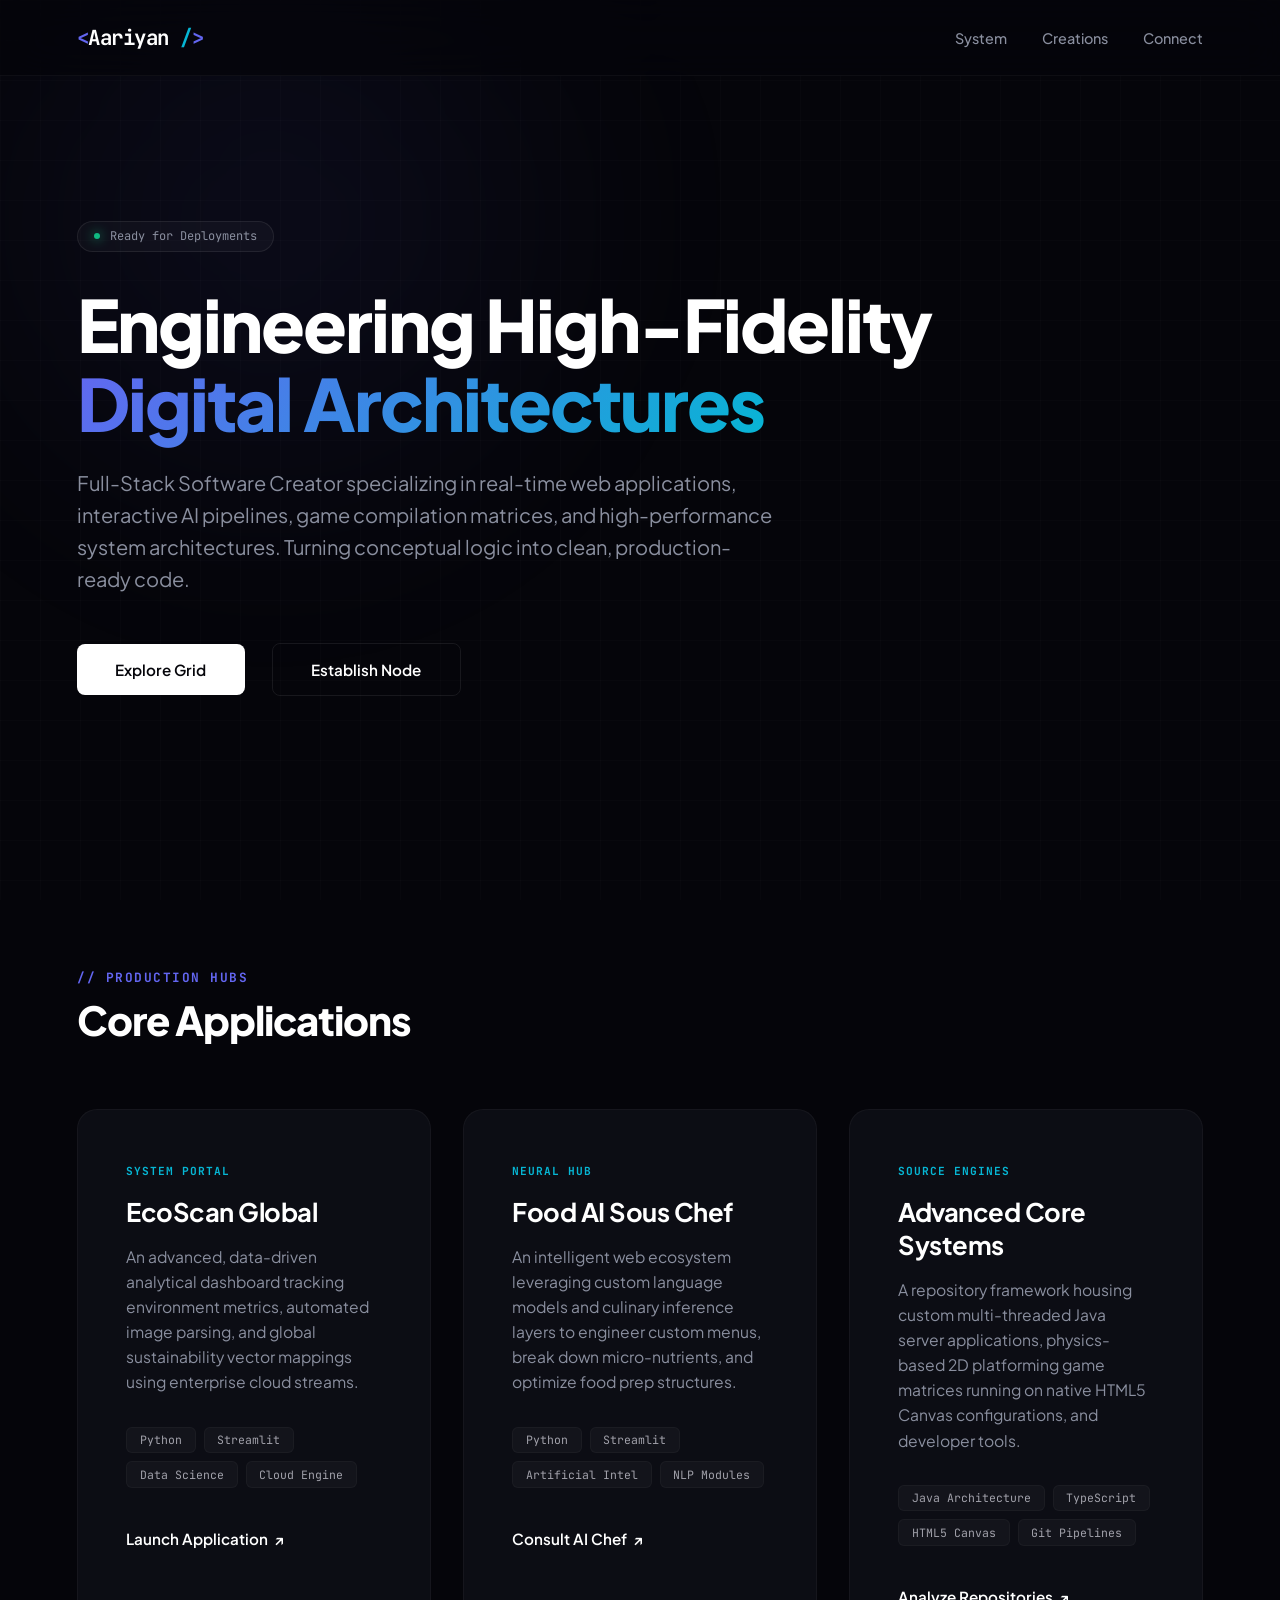
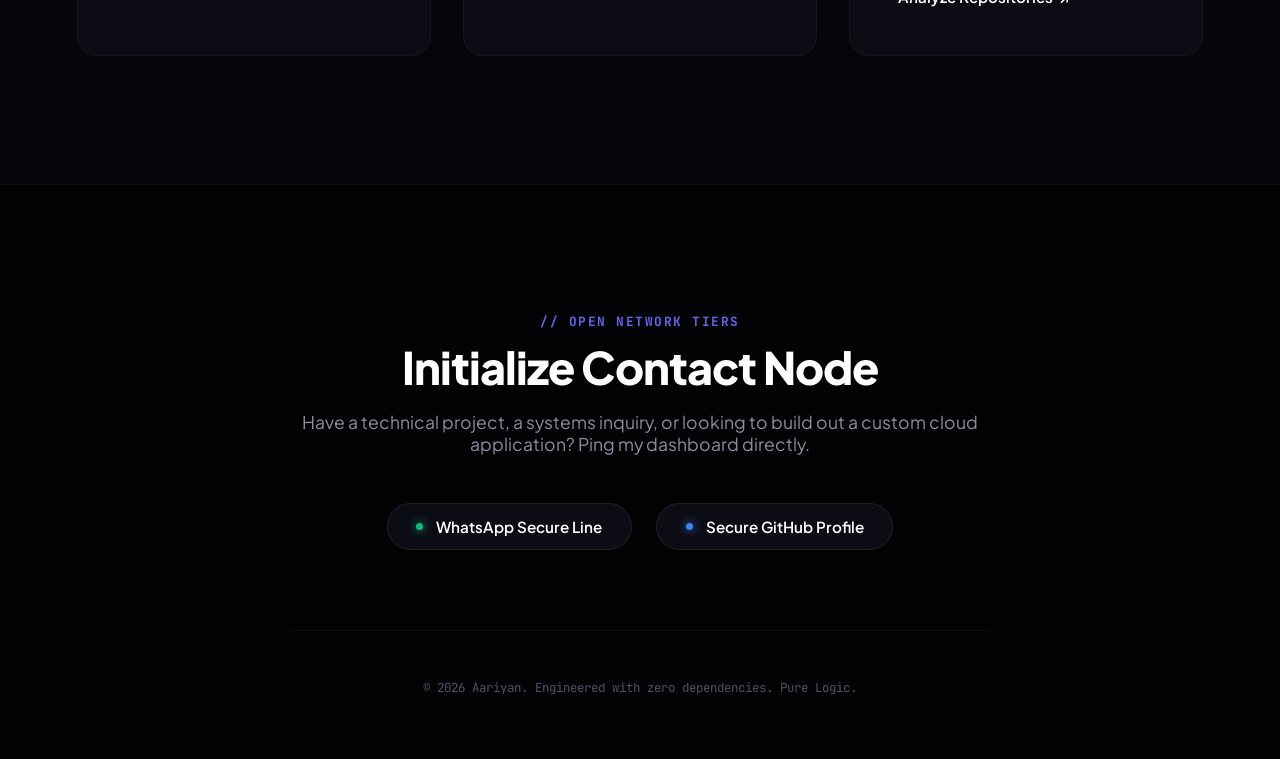
==== index.html @ a2b94d9c "Add files via upload" ====
<!DOCTYPE html>
<html lang="en">
<head>
    <meta charset="UTF-8">
    <meta name="viewport" content="width=device-width, initial-scale=1.0">
    <title>Aariyan | Elite Software Engineer & Full-Stack Architect</title>
    <link rel="stylesheet" href="style.css">
    <link href="https://fonts.googleapis.com/css2?family=Plus+Jakarta+Sans:wght@400;500;600;700;800&family=JetBrains+Mono:wght@400;500;700&display=swap" rel="stylesheet">
</head>
<body>

    <div class="cyber-grid"></div>
    <div class="radial-glow"></div>

    <header>
        <div class="logo">
            <span class="bracket">&lt;</span>Aariyan <span class="accent-dot">/</span><span class="bracket">&gt;</span>
        </div>
        <nav>
            <a href="#about" class="nav-link">System</a>
            <a href="#projects" class="nav-link">Creations</a>
            <a href="#contact" class="nav-link">Connect</a>
        </nav>
    </header>

    <section class="hero-section" id="about">
        <div class="hero-container">
            <div class="status-badge scroll-animate">
                <span class="pulse-indicator"></span> Ready for Deployments
            </div>
            <h1 class="scroll-animate">Engineering High-Fidelity <span class="gradient-text">Digital Architectures</span></h1>
            <p class="hero-bio scroll-animate">
                Full-Stack Software Creator specializing in real-time web applications, interactive AI pipelines, game compilation matrices, and high-performance system architectures. Turning conceptual logic into clean, production-ready code.
            </p>
            <div class="hero-cta scroll-animate">
                <a href="#projects" class="btn primary-btn">Explore Grid</a>
                <a href="#contact" class="btn secondary-btn">Establish Node</a>
            </div>
        </div>
    </section>

    <section class="projects-section" id="projects">
        <div class="section-header scroll-animate">
            <span class="section-tag">// PRODUCTION HUBS</span>
            <h2>Core Applications</h2>
        </div>

        <div class="bento-grid">
            
            <div class="bento-card scroll-animate">
                <div class="card-glow"></div>
                <div class="card-content">
                    <div class="card-meta">
                        <span class="system-tag">SYSTEM PORTAL</span>
                    </div>
                    <h3>EcoScan Global</h3>
                    <p>An advanced, data-driven analytical dashboard tracking environment metrics, automated image parsing, and global sustainability vector mappings using enterprise cloud streams.</p>
                    <div class="tech-stack">
                        <span>Python</span>
                        <span>Streamlit</span>
                        <span>Data Science</span>
                        <span>Cloud Engine</span>
                    </div>
                    <a href="https://ecoscan-global.streamlit.app" target="_blank" class="launch-anchor">
                        Launch Application <span class="arrow">&nearr;</span>
                    </a>
                </div>
            </div>

            <div class="bento-card scroll-animate">
                <div class="card-glow"></div>
                <div class="card-content">
                    <div class="card-meta">
                        <span class="system-tag">NEURAL HUB</span>
                    </div>
                    <h3>Food AI Sous Chef</h3>
                    <p>An intelligent web ecosystem leveraging custom language models and culinary inference layers to engineer custom menus, break down micro-nutrients, and optimize food prep structures.</p>
                    <div class="tech-stack">
                        <span>Python</span>
                        <span>Streamlit</span>
                        <span>Artificial Intel</span>
                        <span>NLP Modules</span>
                    </div>
                    <a href="https://food-ai-sous-chef.streamlit.app" target="_blank" class="launch-anchor">
                        Consult AI Chef <span class="arrow">&nearr;</span>
                    </a>
                </div>
            </div>

            <div class="bento-card scroll-animate">
                <div class="card-glow"></div>
                <div class="card-content">
                    <div class="card-meta">
                        <span class="system-tag">SOURCE ENGINES</span>
                    </div>
                    <h3>Advanced Core Systems</h3>
                    <p>A repository framework housing custom multi-threaded Java server applications, physics-based 2D platforming game matrices running on native HTML5 Canvas configurations, and developer tools.</p>
                    <div class="tech-stack">
                        <span>Java Architecture</span>
                        <span>TypeScript</span>
                        <span>HTML5 Canvas</span>
                        <span>Git Pipelines</span>
                    </div>
                    <a href="https://github.com/Aariyan06012" target="_blank" class="launch-anchor">
                        Analyze Repositories <span class="arrow">&nearr;</span>
                    </a>
                </div>
            </div>

        </div>
    </section>

    <footer id="contact" class="scroll-animate">
        <div class="footer-container">
            <span class="section-tag">// OPEN NETWORK TIERS</span>
            <h2>Initialize Contact Node</h2>
            <p class="footer-desc">Have a technical project, a systems inquiry, or looking to build out a custom cloud application? Ping my dashboard directly.</p>
            
            <div class="contact-channels">
                <a href="https://wa.me/9967571216" target="_blank" class="contact-pill whatsapp-pill">
                    <span class="pill-dot green-dot"></span> WhatsApp Secure Line
                </a>
                <a href="https://github.com/Aariyan06012" target="_blank" class="contact-pill github-pill">
                    <span class="pill-dot blue-dot"></span> Secure GitHub Profile
                </a>
            </div>

            <div class="system-footer-meta">
                <p class="copyright">&copy; 2026 Aariyan. Engineered with zero dependencies. Pure Logic.</p>
            </div>
        </div>
    </footer>

    <script>
        const observerOptions = {
            root: null,
            rootMargin: '0px',
            threshold: 0.15
        };

        const observer = new IntersectionObserver((entries) => {
            entries.forEach(entry => {
                if (entry.isIntersecting) {
                    entry.target.classList.add('animate-visible');
                }
            });
        }, observerOptions);

        document.querySelectorAll('.scroll-animate').forEach((element) => {
            observer.observe(element);
        });
    </script>

</body>
</html>
---- style.css ----
/* ==========================================================================
   THE CYBER-GRID PREMIUM DESIGN SYSTEM
   ========================================================================== */

:root {
    --bg-black: #05050a;
    --bg-surface: #0c0d14;
    --bg-surface-elevated: #121420;
    --border-dim: rgba(255, 255, 255, 0.04);
    --border-bright: rgba(255, 255, 255, 0.08);
    
    /* Neon Color Arrays */
    --text-pure: #ffffff;
    --text-dim: #8a8f9f;
    --cyan-glow: #06b6d4;
    --violet-glow: #6366f1;
    --neon-gradient: linear-gradient(135deg, #6366f1 0%, #06b6d4 100%);
    
    /* Hardware Accelerated Spring Physics Curve */
    --spring-transition: all 0.6s cubic-bezier(0.25, 1, 0.5, 1);
}

/* --- Base Framework Elements --- */
* {
    margin: 0;
    padding: 0;
    box-sizing: border-box;
    scroll-behavior: smooth;
}

body {
    background-color: var(--bg-black);
    color: var(--text-pure);
    font-family: 'Plus Jakarta Sans', sans-serif;
    overflow-x: hidden;
    -webkit-font-smoothing: antialiased;
}

/* Background Atmospheric Canvas Nodes */
.cyber-grid {
    position: fixed;
    top: 0;
    left: 0;
    width: 100vw;
    height: 100vh;
    background-image: linear-gradient(rgba(255, 255, 255, 0.015) 1px, transparent 1px),
                      linear-gradient(90deg, rgba(255, 255, 255, 0.015) 1px, transparent 1px);
    background-size: 40px 40px;
    z-index: -2;
    pointer-events: none;
}

.radial-glow {
    position: fixed;
    top: -20%;
    left: -10%;
    width: 800px;
    height: 800px;
    background: radial-gradient(circle, rgba(99, 102, 241, 0.08) 0%, transparent 70%);
    z-index: -1;
    pointer-events: none;
    filter: blur(80px);
}

/* --- Fixed Transparent Navigation --- */
header {
    display: flex;
    justify-content: space-between;
    align-items: center;
    padding: 1.5rem 6%;
    position: sticky;
    top: 0;
    background: rgba(5, 5, 10, 0.7);
    backdrop-filter: blur(20px);
    -webkit-backdrop-filter: blur(20px);
    border-bottom: 1px solid var(--border-dim);
    z-index: 9999;
}

.logo {
    font-family: 'JetBrains Mono', monospace;
    font-weight: 700;
    font-size: 1.3rem;
    letter-spacing: -0.5px;
}

.bracket { color: var(--violet-glow); }
.accent-dot { color: var(--cyan-glow); }

nav a {
    color: var(--text-dim);
    text-decoration: none;
    margin-left: 2rem;
    font-weight: 500;
    font-size: 0.9rem;
    transition: var(--spring-transition);
}

nav a:hover {
    color: var(--text-pure);
    text-shadow: 0 0 10px rgba(255,255,255,0.2);
}

/* --- THE SCROLL ANIMATION ENGINE ENGINE CORE --- */
.scroll-animate {
    opacity: 0;
    transform: translateY(30px);
    transition: opacity 0.8s ease-out, transform 0.8s cubic-bezier(0.25, 1, 0.5, 1);
    will-change: transform, opacity;
}

/* This class triggers via JavaScript immediately as user scrolls */
.scroll-animate.animate-visible {
    opacity: 1;
    transform: translateY(0);
}

/* --- High-End Dashboard Hero Section --- */
.hero-section {
    min-height: 85vh;
    display: flex;
    align-items: center;
    padding: 0 6%;
}

.hero-container {
    max-width: 900px;
}

.status-badge {
    display: inline-flex;
    align-items: center;
    background: rgba(255, 255, 255, 0.03);
    border: 1px solid var(--border-bright);
    padding: 0.4rem 1rem;
    border-radius: 100px;
    font-family: 'JetBrains Mono', monospace;
    font-size: 0.75rem;
    color: var(--text-dim);
    margin-bottom: 2rem;
}

.pulse-indicator {
    width: 6px;
    height: 6px;
    background-color: #10b981;
    border-radius: 50%;
    margin-right: 0.6rem;
    box-shadow: 0 0 12px #10b981;
}

.hero-container h1 {
    font-size: 4.5rem;
    font-weight: 800;
    letter-spacing: -2px;
    line-height: 1.1;
    margin-bottom: 1.5rem;
}

.gradient-text {
    background: var(--neon-gradient);
    -webkit-background-clip: text;
    -webkit-text-fill-color: transparent;
}

.hero-bio {
    color: var(--text-dim);
    font-size: 1.25rem;
    line-height: 1.6;
    margin-bottom: 3rem;
    max-width: 700px;
}

/* Premium Component Buttons */
.btn {
    display: inline-block;
    padding: 1rem 2.4rem;
    border-radius: 8px;
    font-weight: 600;
    text-decoration: none;
    font-size: 0.95rem;
    transition: var(--spring-transition);
}

.primary-btn {
    background: var(--text-pure);
    color: var(--bg-black);
    margin-right: 1.5rem;
}

.primary-btn:hover {
    transform: translateY(-4px);
    box-shadow: 0 10px 25px rgba(255, 255, 255, 0.15);
}

.secondary-btn {
    background: transparent;
    color: var(--text-pure);
    border: 1px solid var(--border-bright);
}

.secondary-btn:hover {
    background: rgba(255, 255, 255, 0.03);
    border-color: var(--text-pure);
    transform: translateY(-4px);
}

/* --- Bento Grid Creations Engine --- */
.projects-section {
    padding: 8rem 6%;
}

.section-header {
    margin-bottom: 4rem;
}

.section-tag {
    font-family: 'JetBrains Mono', monospace;
    color: var(--violet-glow);
    font-size: 0.8rem;
    font-weight: 700;
    letter-spacing: 1.5px;
    display: block;
    margin-bottom: 0.5rem;
}

.projects-section h2 {
    font-size: 2.5rem;
    font-weight: 800;
    letter-spacing: -1px;
}

.bento-grid {
    display: grid;
    grid-template-columns: repeat(auto-fit, minmax(340px, 1fr));
    gap: 2rem;
}

/* Micro-Interactive Glassmorphic Cards */
.bento-card {
    background: var(--bg-surface);
    border: 1px solid var(--border-dim);
    border-radius: 20px;
    position: relative;
    overflow: hidden;
    transition: var(--spring-transition);
}

.card-content {
    padding: 3rem;
    position: relative;
    z-index: 5;
}

.system-tag {
    font-family: 'JetBrains Mono', monospace;
    font-size: 0.7rem;
    color: var(--cyan-glow);
    font-weight: 700;
    letter-spacing: 1px;
}

.bento-card h3 {
    font-size: 1.6rem;
    font-weight: 700;
    margin: 1rem 0;
    letter-spacing: -0.5px;
}

.bento-card p {
    color: var(--text-dim);
    font-size: 0.98rem;
    line-height: 1.6;
    margin-bottom: 2rem;
}

.tech-stack {
    display: flex;
    flex-wrap: wrap;
    gap: 0.5rem;
    margin-bottom: 2.5rem;
}

.tech-stack span {
    font-family: 'JetBrains Mono', monospace;
    font-size: 0.72rem;
    background: rgba(255, 255, 255, 0.03);
    border: 1px solid rgba(255, 255, 255, 0.03);
    padding: 0.3rem 0.8rem;
    border-radius: 6px;
    color: #a1a1aa;
}

/* The Link Interactions */
.launch-anchor {
    color: var(--text-pure);
    text-decoration: none;
    font-weight: 600;
    font-size: 0.95rem;
    display: inline-flex;
    align-items: center;
    transition: var(--spring-transition);
}

.arrow {
    margin-left: 0.4rem;
    transition: transform 0.3s cubic-bezier(0.25, 1, 0.5, 1);
}

/* Hover Event Matrix Trigger */
.bento-card:hover {
    transform: translateY(-8px);
    background: var(--bg-surface-elevated);
    border-color: rgba(99, 102, 241, 0.3);
    box-shadow: 0 20px 40px rgba(0, 0, 0, 0.5), 0 0 30px rgba(99, 102, 241, 0.05);
}

.bento-card:hover .launch-anchor {
    color: var(--cyan-glow);
}

.bento-card:hover .arrow {
    transform: translate(3px, -3px);
}

/* --- Direct Portal Connection Footer --- */
footer {
    background: #020205;
    padding: 8rem 6% 4rem 6%;
    border-top: 1px solid var(--border-dim);
    text-align: center;
}

.footer-container {
    max-width: 700px;
    margin: 0 auto;
}

footer h2 {
    font-size: 2.8rem;
    font-weight: 800;
    letter-spacing: -1px;
    margin-bottom: 1rem;
}

.footer-desc {
    color: var(--text-dim);
    font-size: 1.1rem;
    margin-bottom: 3rem;
}

/* Contact Module Configurations */
.contact-channels {
    display: flex;
    justify-content: center;
    gap: 1.5rem;
    margin-bottom: 5rem;
    flex-wrap: wrap;
}

.contact-pill {
    display: inline-flex;
    align-items: center;
    background: var(--bg-surface);
    border: 1px solid var(--border-bright);
    padding: 0.8rem 1.8rem;
    border-radius: 100px;
    color: var(--text-pure);
    text-decoration: none;
    font-weight: 600;
    font-size: 0.95rem;
    transition: var(--spring-transition);
}

.pill-dot {
    width: 7px;
    height: 7px;
    border-radius: 50%;
    margin-right: 0.8rem;
}

.green-dot { background: #10b981; box-shadow: 0 0 10px #10b981; }
.blue-dot { background: #3b82f6; box-shadow: 0 0 10px #3b82f6; }

.whatsapp-pill:hover {
    border-color: #10b981;
    background: rgba(16, 185, 129, 0.03);
    transform: translateY(-3px);
}

.github-pill:hover {
    border-color: #3b82f6;
    background: rgba(59, 130, 246, 0.03);
    transform: translateY(-3px);
}

.system-footer-meta {
    border-top: 1px solid var(--border-dim);
    padding-top: 3rem;
}

.copyright {
    font-family: 'JetBrains Mono', monospace;
    font-size: 0.78rem;
    color: #4b5563 !important;
}

/* --- Responsive Scaling Matrix --- */
@media (max-width: 968px) {
    .hero-container h1 { font-size: 3.2rem; }
    .projects-section { padding: 5rem 4%; }
    footer { padding: 5rem 4% 3rem 4%; }
}

@media (max-width: 500px) {
    .hero-container h1 { font-size: 2.5rem; }
    .hero-cta .btn { width: 100%; margin-bottom: 1rem; text-align: center; }
    header { padding: 1rem 5%; }
}
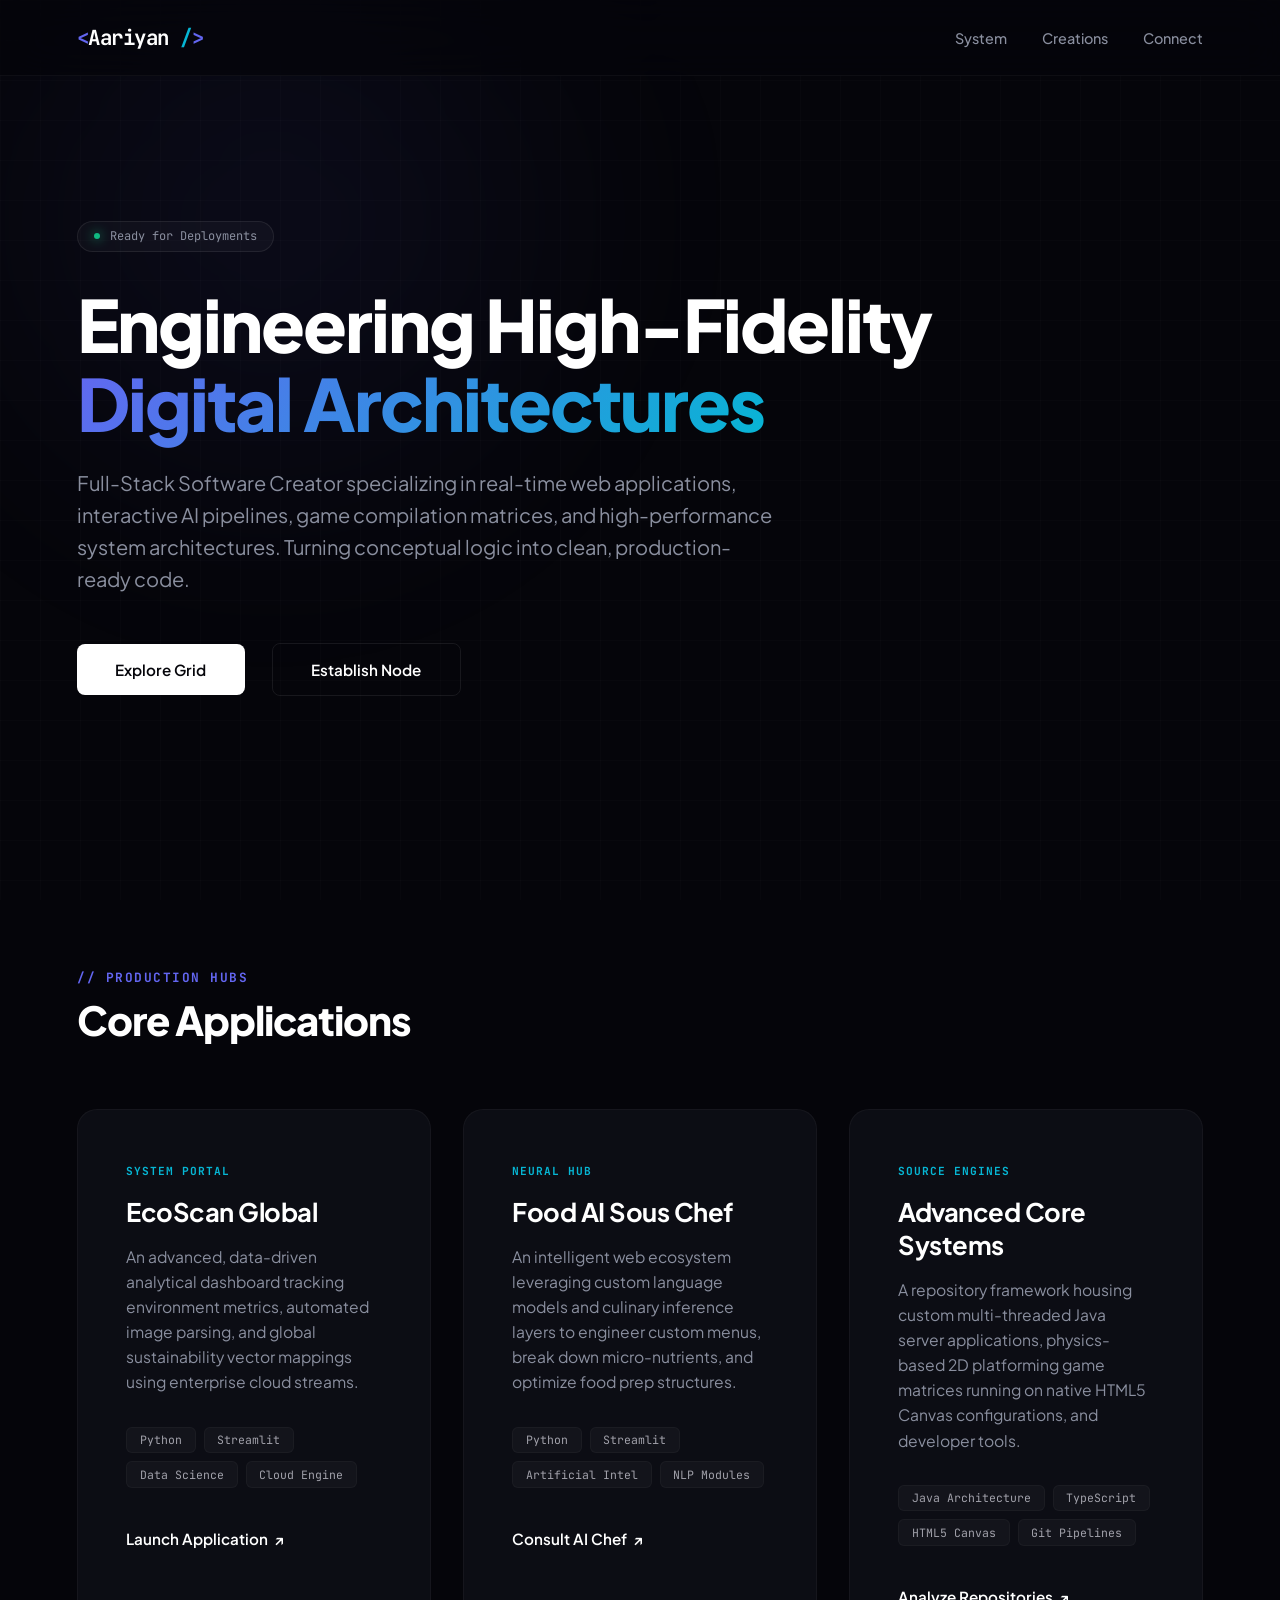
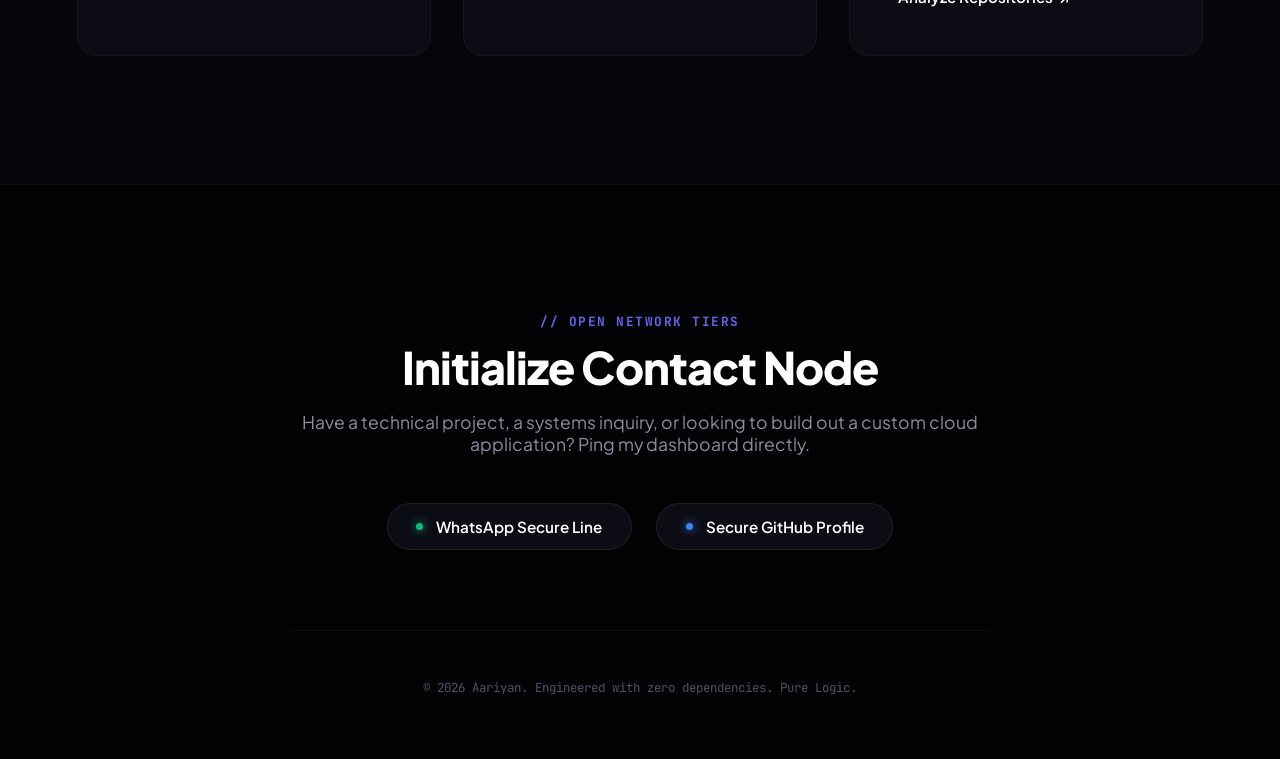
==== commit 1616a04e: "Enhance index.html with SEO meta tags Added meta tags for SEO and improved content structure." ====
--- a/index.html
+++ b/index.html
@@ -1,6 +1,10 @@
 <!DOCTYPE html>
 <html lang="en">
 <head>
+    <meta name="description" content="Aariyan - Full-Stack Developer & Software Creator. Portfolio featuring EcoScan Global, Food AI Sous Chef, and advanced system architectures.">
+<meta name="keywords" content="Aariyan, Aariyan Portfolio, EcoScan Global, Food AI Sous Chef, Full-Stack Developer, Streamlit, Python Developer">
+<meta name="author" content="Aariyan">
+<meta name="robots" content="index, follow">
     <meta charset="UTF-8">
     <meta name="viewport" content="width=device-width, initial-scale=1.0">
     <title>Aariyan | Elite Software Engineer & Full-Stack Architect</title>
@@ -152,4 +156,4 @@
     </script>
 
 </body>
-</html>+</html>
